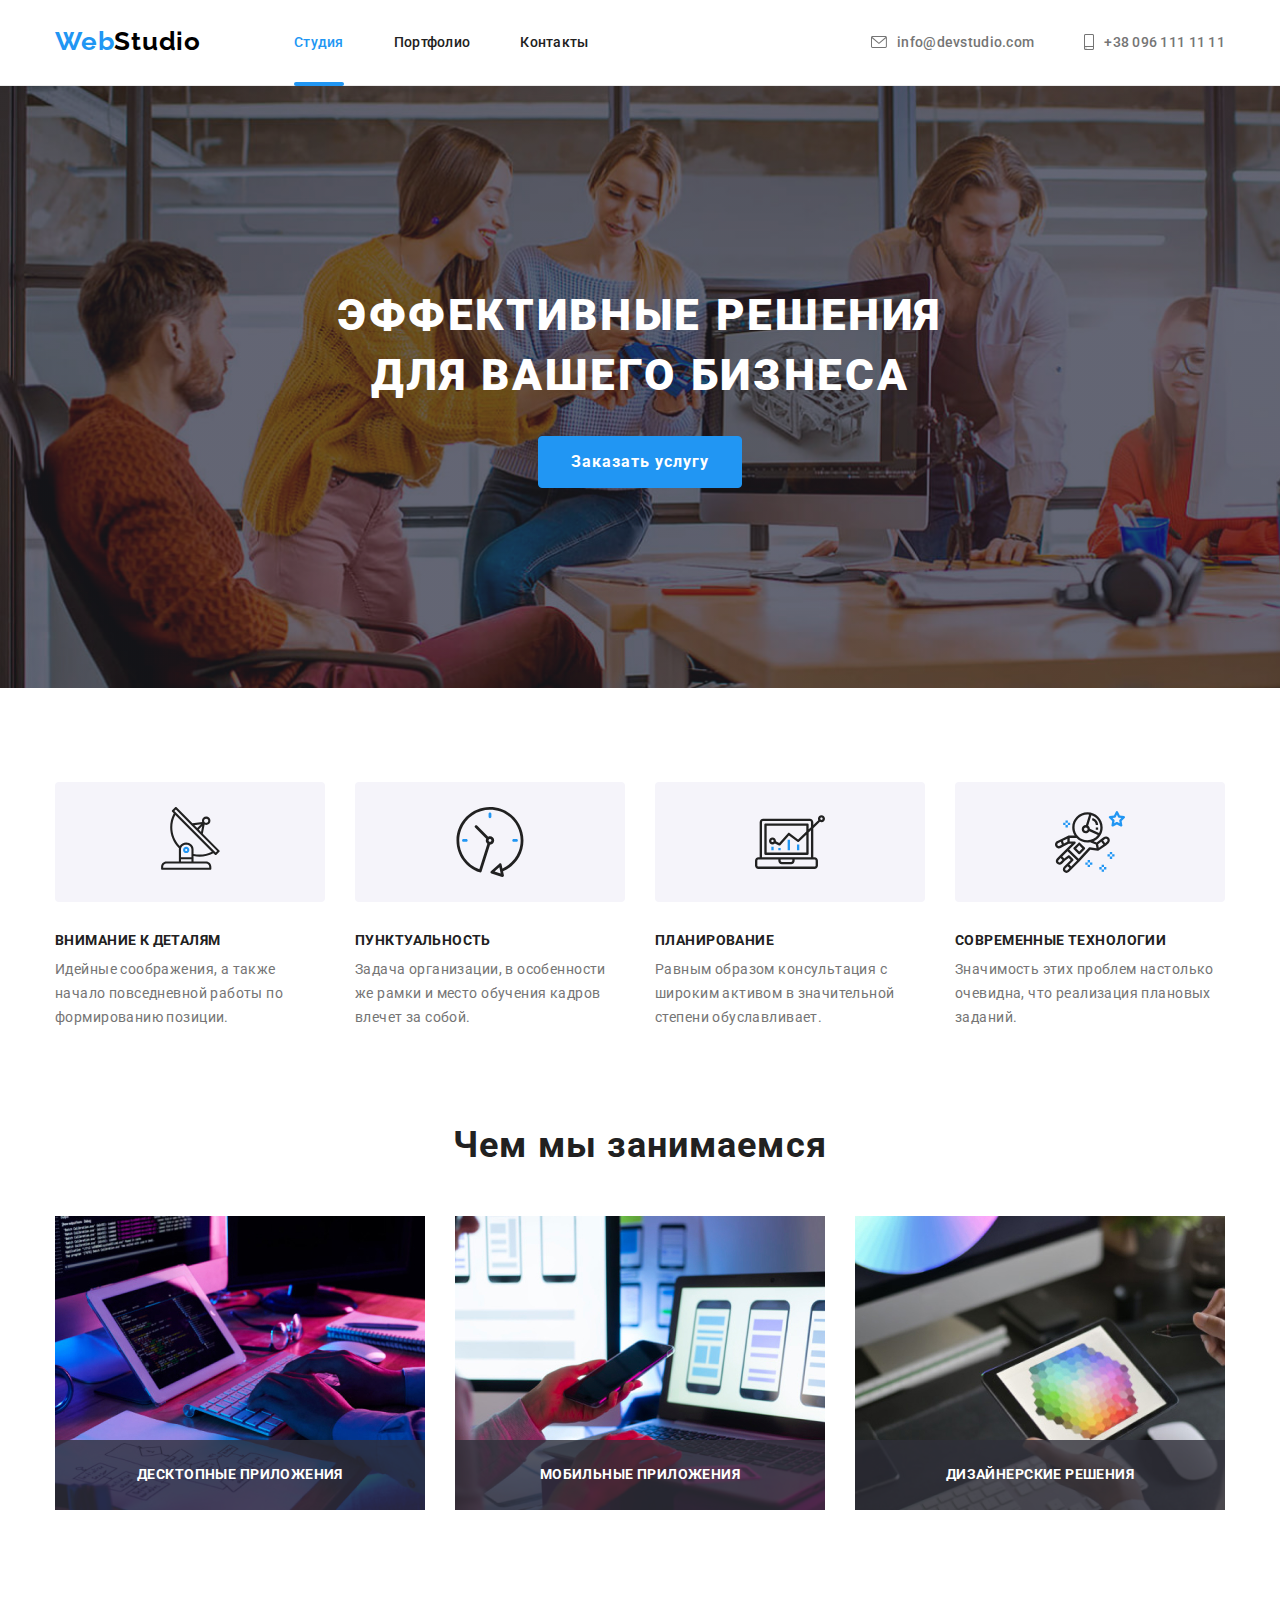
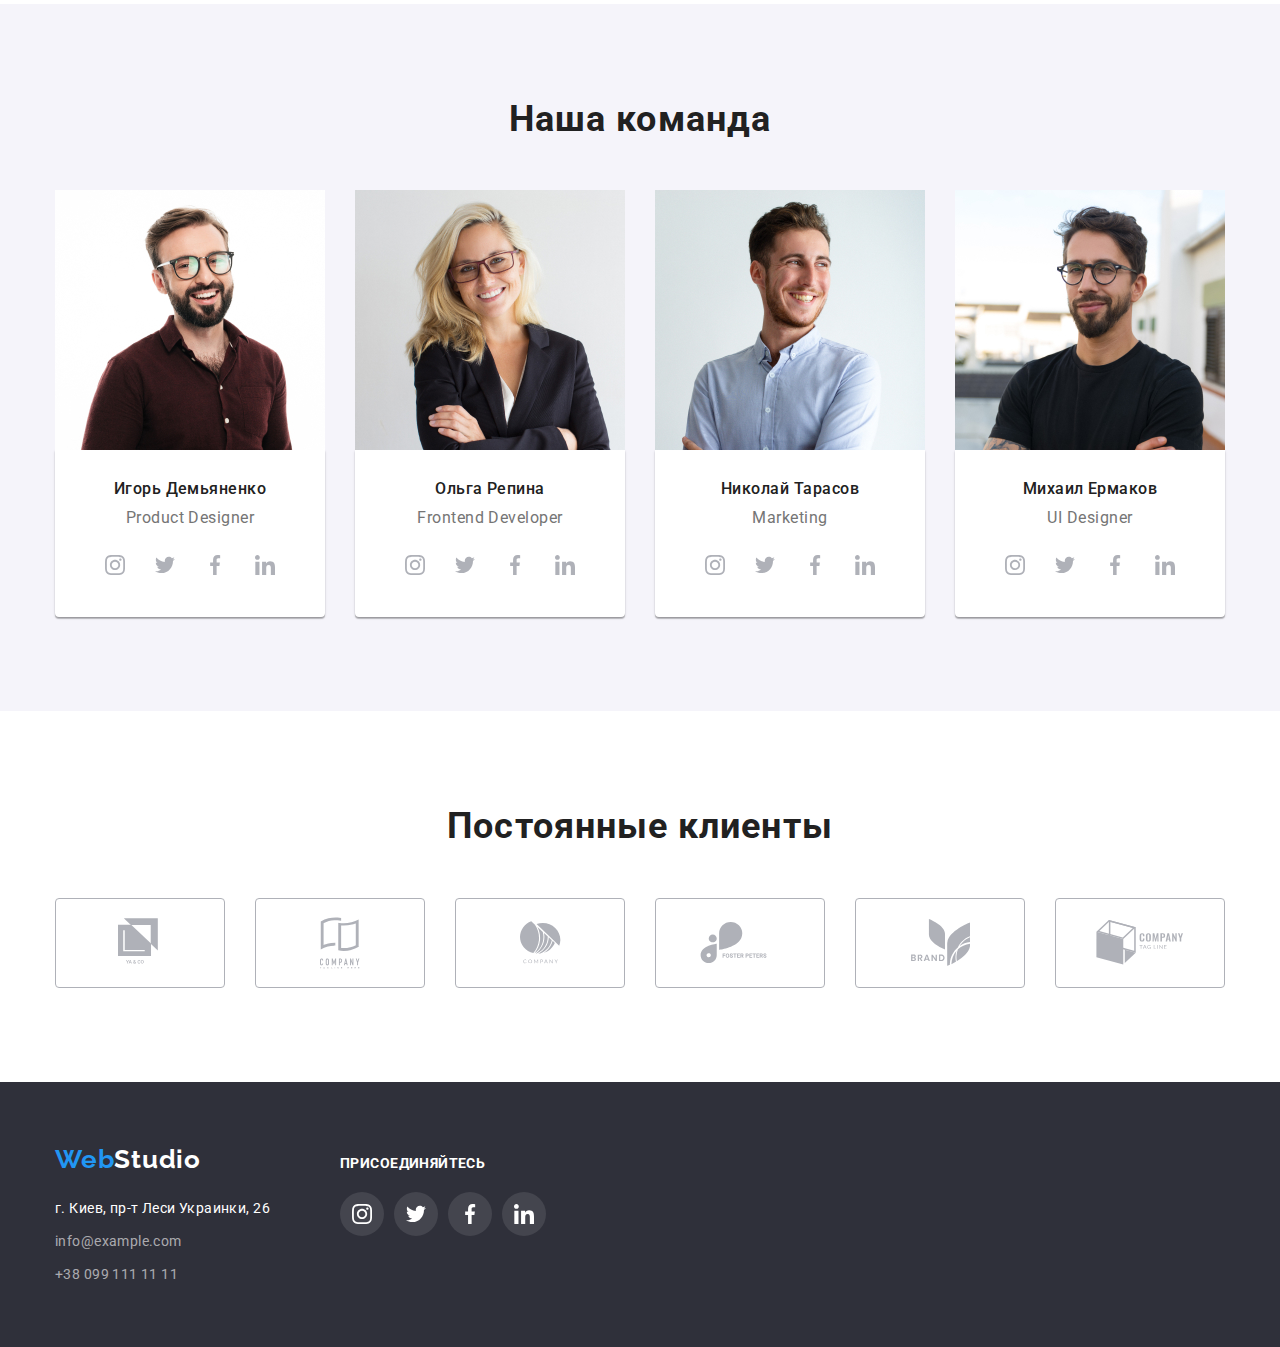
==== index.html @ 4aee7113 "added  animations, overlay, modal window" ====
<!DOCTYPE html>
<html lang="ru">
<head>
    <meta charset="UTF-8">
    <meta http-equiv="X-UA-Compatible" content="IE=edge">
    <meta name="viewport" content="width=device-width, initial-scale=1.0">
    <title>Студия</title>
    <link rel="stylesheet" href="https://cdnjs.cloudflare.com/ajax/libs/modern-normalize/1.0.0/modern-normalize.min.css">
    <link rel="preconnect" href="https://fonts.gstatic.com">
    <link href="https://fonts.googleapis.com/css2?family=Raleway:wght@700&family=Roboto:wght@400;500;700;900&display=swap"
      rel="stylesheet">
    <link rel="stylesheet" href="https://cdnjs.cloudflare.com/ajax/libs/animate.css/4.1.1/animate.min.css" />
    <link rel="stylesheet" href="./css/styles.css">
</head>

<body>

    <!-- HEADER-->

    <header class="header">
        <div class="container">
            <nav class="navigation">
                <a class="logo link animate__zoomIn" href="./index.html">Web<span class="logo-durk-letters">Studio</span></a>
                <ul class="navigation-list list">
                    <li class="navigation-item">
                        <a class="current navigation-link link" href="./index.html">Студия</a>
                    </li>
                    <li class="navigation-item">
                        <a class=" navigation-link link" href="./portfolio.html">Портфолио</a>
                    </li>
                    <li class="navigation-item">
                        <a class="navigation-link link" href="">Контакты</a>
                    </li>
                </ul>
            </nav>
            <ul class="contact-list-header list">
                <li class="contact-list-header-item">
                    <a class="contact-link link" href="mailto=info@devstudio.com">
                        <svg class="contact-icon" width="16" height="12">
                            <use href="./images/sprite.svg#icon-envelope"></use>
                        </svg>info@devstudio.com
                    </a>
                </li>
                <li class="contact-list-header-item">
                    <a class="contact-link link" href="tel:+380961111111">
                        <svg class="contact-icon" width="10" height="16">
                        <use href="./images/sprite.svg#icon-smartphone"></use>
                        </svg>+38 096 111 11 11
                    </a> 
                </li>
            </ul>
        </div>
    </header>

    <main>

        <!-- HERO-->
        
        <section class="hero">
            <div class="container">
                <h1 class="hero-title">Эффективные решения для вашего бизнеса</h1>
                <button class="modal-btn" data-modal-open type="button">Заказать услугу</button>
            </div>
        </section>
        
        <!-- About US -->

        <section class="about">
            <div class="container">
                <h2 class="visually-hidden">О нас</h2>
                <ul class="about-list list">
                    <li class="about-list-item">
                        <div class="about-container-icon">
                            <svg class="about-icon" width="70" height="70">
                                <use href="./images/sprite.svg#icon-antenna"></use>
                            </svg>
                        </div>
                        <h3 class="about-list-title">Внимание к деталям</h3>
                        <p class="about-dscrptn">Идейные соображения, а также начало повседневной работы по формированию позиции.</p>
                    </li>
                    <li class="about-list-item">
                        <div class="about-container-icon">
                            <svg class="about-icon" width="70" height="70">
                                <use href="./images/sprite.svg#icon-clock"></use>
                            </svg>
                        </div>
                        <h3 class="about-list-title">Пунктуальность</h3>
                        <p class="about-dscrptn">Задача организации, в особенности же рамки и место обучения кадров влечет за собой.</p>
                    </li>
                    <li class="about-list-item">
                        <div class="about-container-icon">
                            <svg class="about-icon" width="70" height="70">
                                <use href="./images/sprite.svg#icon-diagram"></use>
                            </svg>
                        </div>
                        <h3 class="about-list-title">Планирование</h3>
                        <p class="about-dscrptn">Равным образом консультация с широким активом в значительной степени обуславливает.</p>
                    </li>
                    <li class="about-list-item">
                        <div class="about-container-icon">
                            <svg class="about-icon" width="70" height="70">
                                <use href="./images/sprite.svg#icon-astronaut"></use>
                            </svg>
                        </div>
                        <h3 class="about-list-title">Современные технологии</h3>
                        <p class="about-dscrptn">Значимость этих проблем настолько очевидна, что реализация плановых заданий.</p>
                    </li>
                </ul>
            </div>
        </section>

        <!--Our occupation-->

        <section class="occupation">
            <div class="container">
                <h2 class="occupation-title">Чем мы занимаемся</h2>
                <ul class="occupation-list list">
                    <li class="occupation-list-item">
                        <img src="./images/img-section-occupation/occupation1.jpg" alt="разработчик занимается версткой" width="370" height="294">
                        <p class="occupation-caption">Десктопные приложения</p>
                    </li>
                    <li class="occupation-list-item">
                        <img src="./images/img-section-occupation/occupation2.jpg" alt="разработчик работает над интерфейсом" width="370" height="294">
                        <p class="occupation-caption">Мобильные приложения</p>
                    </li>
                    <li class="occupation-list-item">
                        <img src="./images/img-section-occupation/occupation3.jpg" alt="разработчик подбирает цветовое решение" width="370" height="294">
                        <p class="occupation-caption">Дизайнерские решения</p>
                    </li>
                </ul>
            </div>
        </section>

        <!--Development team-->

        <section class="development-team">
            <div class="container">
                <h2 class="title-development-team">Наша команда</h2>
                <ul class="development-list list">
                    <li class="development-list-item">
                        <img src="./images/img-section-development-team/product-designer.jpg" alt="фотография дизайнера" width="270" height="260">
                        <div class="development-wrapper">
                            <h3 class="title-team">Игорь Демьяненко</h3>
                            <p class="development-dscrptn" lang="en">Product Designer</p>
                            <ul class="development-list-icon list">
                                <li class="development-item-icon">
                                    <a href="" class="development-list-link link">
                                        <svg class="development-icon" width="20" height="20">
                                            <use href="./images/sprite.svg#icon-instagram"></use>
                                        </svg>
                                    </a>
                                </li>
                                <li class="development-item-icon">
                                    <a href="" class="development-list-link link">
                                        <svg class="development-icon" width="20" height="20">
                                            <use href="./images/sprite.svg#icon-twitter"></use>
                                        </svg>
                                    </a>
                                </li>
                                <li class="development-item-icon">
                                    <a href="" class="development-list-link link">
                                        <svg class="development-icon" width="20" height="20">
                                            <use href="./images/sprite.svg#icon-facebook"></use>
                                        </svg>
                                    </a>
                                </li>
                                <li class="development-item-icon">
                                    <a href="" class="development-list-link link">
                                        <svg class="development-icon" width="20" height="20">
                                            <use href="./images/sprite.svg#icon-linkedin"></use>
                                        </svg>
                                    </a>
                                </li>
                            </ul>
                        </div>
                    </li>
                    <li  class="development-list-item">
                        <img src="./images/img-section-development-team/frontend-developer.jpg" alt="фотография фронтенд разработчика" width="270" height="260">
                        <div class="development-wrapper">
                            <h3 class="title-team">Ольга Репина</h3>
                            <p class="development-dscrptn" lang="en">Frontend Developer</p>
                            <ul class="development-list-icon list">
                                <li class="development-item-icon">
                                    <a href="" class="development-list-link link">
                                        <svg class="development-icon" width="20" height="20">
                                            <use href="./images/sprite.svg#icon-instagram"></use>
                                        </svg>
                                    </a>
                                </li>
                                <li class="development-item-icon">
                                    <a href="" class="development-list-link link">
                                        <svg class="development-icon" width="20" height="20">
                                            <use href="./images/sprite.svg#icon-twitter"></use>
                                        </svg>
                                    </a>
                                </li>
                                <li class="development-item-icon">
                                    <a href="" class="development-list-link link">
                                        <svg class="development-icon" width="20" height="20">
                                            <use href="./images/sprite.svg#icon-facebook"></use>
                                        </svg>
                                    </a>
                                </li>
                                <li class="development-item-icon">
                                    <a href="" class="development-list-link link">
                                        <svg class="development-icon" width="20" height="20">
                                            <use href="./images/sprite.svg#icon-linkedin"></use>
                                        </svg>
                                    </a>
                                </li>
                            </ul>
                        </div>
                    </li>
                    <li  class="development-list-item">
                        <img src="./images/img-section-development-team/marketing.jpg" alt="фотография маркетолога" width="270" height="260">
                        <div class="development-wrapper">
                            <h3 class="title-team">Николай Тарасов</h3>
                            <p class="development-dscrptn" lang="en">Marketing</p>
                            <ul class="development-list-icon list">
                                <li class="development-item-icon">
                                    <a href="" class="development-list-link link">
                                        <svg class="development-icon" width="20" height="20">
                                            <use href="./images/sprite.svg#icon-instagram"></use>
                                        </svg>
                                    </a>
                                </li>
                                <li class="development-item-icon">
                                    <a href="" class="development-list-link link">
                                        <svg class="development-icon" width="20" height="20">
                                            <use href="./images/sprite.svg#icon-twitter"></use>
                                        </svg>
                                    </a>
                                </li>
                                <li class="development-item-icon">
                                    <a href="" class="development-list-link link">
                                        <svg class="development-icon" width="20" height="20">
                                            <use href="./images/sprite.svg#icon-facebook"></use>
                                        </svg>
                                    </a>
                                </li>
                                <li class="development-item-icon">
                                    <a href="" class="development-list-link link">
                                        <svg class="development-icon" width="20" height="20">
                                            <use href="./images/sprite.svg#icon-linkedin"></use>
                                        </svg>
                                    </a>
                                </li>
                            </ul>
                        </div>
                    </li>
                    <li  class="development-list-item">
                        <img src="./images/img-section-development-team/ui-designer.jpg" alt="фотография дизайнера пользовательского интерфейса" width="270" height="260">    
                        <div class="development-wrapper">
                            <h3 class="title-team">Михаил Ермаков</h3>
                            <p class="development-dscrptn" lang="en">UI Designer</p>
                            <ul class="development-list-icon list">
                                <li class="development-item-icon">
                                    <a href="" class="development-list-link link">
                                        <svg class="development-icon" width="20" height="20">
                                            <use href="./images/sprite.svg#icon-instagram"></use>
                                        </svg>
                                    </a>
                                </li>
                                <li class="development-item-icon">
                                    <a href="" class="development-list-link link">
                                        <svg class="development-icon" width="20" height="20">
                                            <use href="./images/sprite.svg#icon-twitter"></use>
                                        </svg>
                                    </a>
                                </li>
                                <li class="development-item-icon">
                                    <a href="" class="development-list-link link">
                                        <svg class="development-icon" width="20" height="20">
                                            <use href="./images/sprite.svg#icon-facebook"></use>
                                        </svg>
                                    </a>
                                </li>
                                <li class="development-item-icon">
                                    <a href="" class="development-list-link link">
                                        <svg class="development-icon" width="20" height="20">
                                            <use href="./images/sprite.svg#icon-linkedin"></use>
                                        </svg>
                                    </a>
                                </li>
                            </ul>
                        </div>
                    </li>
                </ul>
            </div>
        </section>

        <!--Regular customers--> 
        <section class="regular-customers">
            <div class="container">
              <h2 class="title-regular-customers">Постоянные клиенты</h2>
                <ul class="customers-list list">
                    <li class="customers-list-item">
                        <a href="" class="customers-list-link link">
                            <svg class="customers-icon" width="44" height="49">
                                <use href="./images/sprite.svg#icon-logo-square"></use>
                            </svg>
                        </a>
                    </li>
                    <li class="customers-list-item">
                        <a href="" class="customers-list-link link">
                            <svg class="customers-icon" width="40" height="52">
                                <use href="./images/sprite.svg#icon-logo-window"></use>
                            </svg>
                        </a>
                    </li>
                    <li class="customers-list-item">
                        <a href="" class="customers-list-link link">
                            <svg class="customers-icon" width="41" height="43">
                                <use href="./images/sprite.svg#icon-logo-orange"></use>
                            </svg>
                        </a>
                    </li>
                    <li class="customers-list-item">
                        <a href="" class="customers-list-link link">
                            <svg class="customers-icon" width="80" height="42">
                                <use href="./images/sprite.svg#icon-logo-location"></use>
                            </svg>
                        </a>
                    </li>
                    <li class="customers-list-item">
                        <a href="" class="customers-list-link link">
                            <svg class="customers-icon" width="59" height="47">
                                <use href="./images/sprite.svg#icon-logo-leaves"></use>
                            </svg>
                        </a>
                    </li>
                    <li class="customers-list-item">
                        <a href="" class="customers-list-link link">
                            <svg class="customers-icon" width="88" height="45">
                                <use href="./images/sprite.svg#icon-logo-cube"></use>
                            </svg>
                        </a>
                    </li>
                </ul>

            </div>

        </section>
    </main>

    <!-- FOOTER-->
    
    <footer class="footer">
        <div class="main-footer-container container">
            <div class="container-footer-address">
                <a class="logo-footer link" href="./index.html">Web<span class="logo-light-letters">Studio</span></a>
                <address class="address">
                    <ul class="contact-list list">
                        <li class="contact-list-item">
                            <a class="contact-list-link contact-list-link-address link" href="https://goo.gl/maps/tsdU5EEPxmvVZAaJ6"
                                target="_blank" rel="noopener noreferrer">г. Киев,
                                пр-т Леси Украинки, 26
                            </a>
                        </li>
                        <li class="contact-list-item">
                            <a class="contact-list-link link" href="mailto:info@example.com" lang="en">info@example.com</a>
                        </li>
                        <li class="contact-list-item">
                            <a class="contact-list-link link" href="tel:+380991111111">+38 099 111 11 11</a>
                        </li>
                    </ul>
                </address>
            </div>
            <div class="container-footer-icons">
                <b>Присоединяйтесь</b>
                <ul class="footer-list-icon list">
                    <li class="footer-item-icon">
                        <a href="" class="footer-list-link link">
                            <svg class="footer-icon" width="20" height="20">
                                <use href="./images/sprite.svg#icon-instagram"></use>
                            </svg>
                        </a>
                    </li>
                    <li class="footer-item-icon">
                        <a href="" class="footer-list-link link">
                            <svg class="footer-icon" width="20" height="20">
                                <use href="./images/sprite.svg#icon-twitter"></use>
                            </svg>
                        </a>
                    </li>
                    <li class="footer-item-icon">
                        <a href="" class="footer-list-link link">
                            <svg class="footer-icon" width="20" height="20">
                                <use href="./images/sprite.svg#icon-facebook"></use>
                            </svg>
                        </a>
                    </li>
                    <li class="footer-item-icon">
                        <a href="" class="footer-list-link link">
                            <svg class="footer-icon" width="20" height="20">
                                <use href="./images/sprite.svg#icon-linkedin"></use>
                            </svg>
                        </a>
                    </li>
                </ul>
            </div>
            
        </div>
    </footer>

    <!-- END FOOTER -->

    <!-- MODAL WINDOW -->

    <div class="backdrop is-hidden" data-modal>
        <div class="modal">
            <button type="button" class="modal-close-btn" data-modal-close>
                <svg class="modal-btn-icon" width="11" height="11">
                    <use href="./images/sprite.svg#icon-close-modal"></use>
                </svg>
            </button>
        </div>
    </div>

    <script src="./js/modal.js"></script>

</body>

</html>
---- css/styles.css ----
:root {
  --main-font: 'Roboto', sans-serif;
  --secondary-font: 'Raleway', sans-serif;
  --accent-color: #2196f3;
  --main-color: #757575;
  --second-color: #212121;
  --main-lite-color: #ffffff;
  --main-dark-color: #000000;
  --transparant-color: rgba(255, 255, 255, 0.6);
  --bckg-button-color: #188ce8;
  --bckg-btn-color: #f5f4fa;
  --background-section-footer: #2f303a;
  --border-color: #eeeeee;
  --border-header: #ececec;
  --icon-main-color: #afb1b8;
  --background-hero-color: #c4c4c4;
}

body {
  font-family: var(--main-font), var(--secondary-font);
  color: var(--main-color);
}

h1,
h2,
h3,
h4,
p {
  margin: 0;
}

ul,
ol {
  margin: 0;
  padding: 0;
}

img {
  display: block;
  max-width: 100%;
  height: auto;
}

.link {
  text-decoration: none;
}

.list {
  list-style: none;
}

.address {
  font-style: normal;
}

.container {
  width: 1200px;
  margin: 0 auto;
  padding-left: 15px;
  padding-right: 15px;
}

/* ============= COMPONENTS ============= */

.visually-hidden {
  position: absolute !important;
  clip: rect(1px 1px 1px 1px); /* IE6, IE7 */
  clip: rect(1px, 1px, 1px, 1px);
  padding: 0 !important;
  border: 0 !important;
  height: 1px !important;
  width: 1px !important;
  overflow: hidden;
}

/* ============= END COMPONENTS ============= */

/* ============= HEADER ============= */

.header {
  border-bottom: 1px solid var(--border-header);
}

.header > .container {
  display: flex;
  align-items: center;
  justify-content: space-between;
}

.navigation,
.navigation-list,
.contact-list-header {
  display: flex;
  align-items: center;
}

.navigation-item:not(:last-child),
.contact-list-header-item:not(:last-child) {
  margin-right: 50px;
}

.logo {
  font-family: var(--secondary-font);
  font-weight: 700;
  font-size: 26px;
  line-height: 1.38;
  letter-spacing: 0.03em;
  color: var(--accent-color);
  display: inline-block;
  margin-right: 93px;
  padding-top: 24px;
  padding-bottom: 25px;
  animation-duration: 1000ms;
}

.logo-durk-letters {
  color: var(--main-dark-color);
}

.navigation-link {
  font-weight: 500;
  font-size: 14px;
  line-height: 1.17;
  letter-spacing: 0.02em;
  color: var(--second-color);
  display: block;
  padding-top: 32px;
  padding-bottom: 32px;
  transition: color 250ms cubic-bezier(0.4, 0, 0.2, 1);
}

.contact-icon {
  fill: var(--main-color);
  margin-right: 10px;
  transition: fill 250ms cubic-bezier(0.4, 0, 0.2, 1);
}

.contact-link:hover > .contact-icon,
.contact-link:focus > .contact-icon,
.contact-link:hover,
.contact-link:focus {
  color: var(--accent-color);
  fill: var(--accent-color);
}

.contact-link {
  font-weight: 500;
  font-size: 14px;
  line-height: 1.17;
  letter-spacing: 0.02em;
  color: var(--main-color);
  display: flex;
  align-items: center;
  padding-top: 32px;
  padding-bottom: 32px;
  transition: color 250ms cubic-bezier(0.4, 0, 0.2, 1);
}

.current,
.navigation-link:hover,
.navigation-link:focus {
  color: var(--accent-color);
}

.navigation-item {
  position: relative;
}

.current::after {
  content: '';
  position: absolute;
  bottom: -3px;
  left: 0;
  width: 100%;
  height: 4px;
  background-color: var(--accent-color);
  border-radius: 2px;
}

/* ============= END HEADER ============= */

/* ============= HERO  ============= */
.modal-btn {
  font-family: inherit;
  min-width: 200px;
  font-weight: 700;
  font-size: 16px;
  line-height: 1.88;
  text-align: center;
  letter-spacing: 0.06em;
  cursor: pointer;
  color: var(--main-lite-color);
  background-color: var(--accent-color);
  border: 1px solid var(--accent-color);
  border-radius: 4px;
  padding: 10px 32px;
  transition: background-color 250ms cubic-bezier(0.4, 0, 0.2, 1),
    box-shadow 250ms cubic-bezier(0.4, 0, 0.2, 1);
}

.modal-btn:hover,
.modal-btn:focus,
.modal-btn:active {
  background-color: var(bckg-button-color);
  box-shadow: 0px 4px 4px rgba(0, 0, 0, 0.15);
}

.hero {
  padding-top: 200px;
  padding-bottom: 200px;
  text-align: center;
  background-color: var(--background-hero-color);
  background-image: linear-gradient(
      rgba(47, 48, 58, 0.4),
      rgba(47, 48, 58, 0.4)
    ),
    url('../images/hero/bg.jpg');
  background-repeat: no-repeat;
  background-size: cover;
}

.hero-title {
  font-weight: 900;
  font-size: 44px;
  line-height: 1.36;
  text-align: center;
  letter-spacing: 0.06em;
  text-transform: uppercase;
  color: var(--main-lite-color);
  width: 696px;
  margin: 0 auto 30px;
}
/* ============= END HERO  ============= */

/* ============= About US  ============= */

.about {
  padding-top: 94px;
  padding-bottom: 94px;
}

.about-dscrptn {
  font-size: 14px;
  line-height: 1.71;
  letter-spacing: 0.03em;
}

.about-list-title {
  text-transform: uppercase;
  font-weight: 700;
  font-size: 14px;
  line-height: 1.17;
  letter-spacing: 0.03em;
  color: var(--second-color);
  margin-bottom: 10px;
}

.about-list {
  display: flex;
  flex-wrap: wrap;
  margin-left: -30px;
  margin-top: -30px;
}

.about-list-item {
  flex-basis: calc(100% / 4 - 30px);
  margin-left: 30px;
  margin-top: 30px;
}

.about-container-icon {
  display: flex;
  align-items: center;
  justify-content: center;
  width: 270px;
  height: 120px;
  background: var(--bckg-btn-color);
  border-radius: 4px;
  margin-bottom: 30px;
}

/* ============= END About US  ============= */

/* ============= Our occupation  ============= */
.occupation {
  padding-bottom: 94px;
}

.occupation-title {
  font-weight: 700;
  font-size: 36px;
  line-height: 1.17;
  text-align: center;
  letter-spacing: 0.03em;
  color: var(--second-color);
  margin-bottom: 50px;
}

.occupation-list {
  display: flex;
  flex-wrap: wrap;
  margin-left: -30px;
  margin-top: -30px;
}

.occupation-list-item {
  position: relative;
  flex-basis: calc(100% / 3 - 30px);
  margin-left: 30px;
  margin-top: 30px;
}

.occupation-caption {
  position: absolute;
  bottom: 0;
  right: 0;
  padding-top: 27px;
  padding-bottom: 27px;
  width: 100%;
  font-weight: 700;
  font-size: 14px;
  line-height: 1.14;
  text-align: center;
  letter-spacing: 0.03em;
  text-transform: uppercase;
  color: var(--main-lite-color);
  background: rgba(47, 48, 58, 0.8);
}

/* ============= END Our occupation  ============= */

/* ============= Development team ============= */
.development-team {
  background-color: var(--bckg-btn-color);
  padding-top: 94px;
  padding-bottom: 94px;
}

.title-development-team {
  font-weight: 700;
  font-size: 36px;
  line-height: 1.17;
  text-align: center;
  letter-spacing: 0.03em;
  color: var(--second-color);
  margin-bottom: 50px;
}

.title-team {
  font-weight: 500;
  font-size: 16px;
  line-height: 1.17;
  letter-spacing: 0.03em;
  color: var(--second-color);
}

.development-dscrptn {
  font-size: 16px;
  line-height: 1.17;
  letter-spacing: 0.03em;
  margin-top: 10px;
}

.development-list {
  display: flex;
  flex-wrap: wrap;
  margin-left: -30px;
  margin-top: -30px;
  text-align: center;
}

.development-list-item {
  flex-basis: calc(100% / 4 - 30px);
  margin-left: 30px;
  margin-top: 30px;
}

.development-wrapper {
  padding: 30px 32px;
  background: var(--main-lite-color);
  box-shadow: 0px 1px 3px rgba(0, 0, 0, 0.12), 0px 1px 1px rgba(0, 0, 0, 0.14),
    0px 2px 1px rgba(0, 0, 0, 0.2);
  border-radius: 0px 0px 4px 4px;
}

.development-list-link {
  display: flex;
  justify-content: center;
  align-items: center;
  width: 44px;
  height: 44px;
  border-radius: 50%;
  background-color: var(--main-lite-color);
  transition: background-color 250ms cubic-bezier(0.4, 0, 0.2, 1);
}

.development-list-icon {
  display: flex;
  justify-content: space-evenly;
  align-items: center;
  margin-top: 16px;
}

.development-icon {
  color: var(--icon-main-color);
  fill: currentColor;
  transition: fill 250ms cubic-bezier(0.4, 0, 0.2, 1);
}

.development-list-link:hover > .development-icon,
.development-list-link:focus > .development-icon,
.development-list-link:hover,
.development-list-link:focus {
  background-color: var(--accent-color);
  fill: var(--main-lite-color);
}

/* ============= END Development team  ============= */

/* ============= Regular customers ============= */

.title-regular-customers {
  font-weight: 700;
  font-size: 36px;
  line-height: 1.17;
  text-align: center;
  letter-spacing: 0.03em;
  color: var(--second-color);
  margin-bottom: 50px;
}

.regular-customers {
  padding-top: 94px;
  padding-bottom: 94px;
}

.customers-list {
  display: flex;
  justify-content: space-between;
}

.customers-list-link {
  display: flex;
  align-items: center;
  justify-content: center;
  width: 170px;
  height: 90px;
  border: 1px solid var(--icon-main-color);
  border-radius: 4px;
  transition: border-color 250ms cubic-bezier(0.4, 0, 0.2, 1);
}

.customers-icon {
  display: flex;
  justify-content: center;
  align-items: center;
  color: var(--icon-main-color);
  fill: currentColor;
  transition: fill 250ms cubic-bezier(0.4, 0, 0.2, 1);
}

.customers-list-link:hover > .customers-icon,
.customers-list-link:focus > .customers-icon,
.customers-list-link:hover,
.customers-list-link:focus {
  fill: var(--accent-color);
  border-color: var(--accent-color);
}

/* ============= END Regular customers ============= */

/* ============= PORTFOLIO  ============= */
/* ============= single section ============= */

.portfolio-btn {
  font-family: inherit;
  border: 1px solid var(--bckg-btn-color);
  font-weight: 500;
  font-size: 16px;
  line-height: 1.62;
  letter-spacing: 0.03em;
  padding: 6px 22px;
  cursor: pointer;
  color: var(--second-color);
  background: var(--bckg-btn-color);
  border-radius: 4px;
  transition: background-color 250ms cubic-bezier(0.4, 0, 0.2, 1),
    color 250ms cubic-bezier(0.4, 0, 0.2, 1),
    box-shadow 250ms cubic-bezier(0.4, 0, 0.2, 1),
    border 250ms cubic-bezier(0.4, 0, 0.2, 1);
}

.portfolio-btn:hover,
.portfolio-btn:focus {
  background-color: var(--accent-color);
  color: var(--main-lite-color);
  box-shadow: 0px 3px 1px rgba(0, 0, 0, 0.1), 0px 1px 2px rgba(0, 0, 0, 0.08),
    0px 2px 2px rgba(0, 0, 0, 0.12);
  border: 1px solid var(--accent-color);
  outline: none;
}

.portfolio-btn-list {
  display: flex;
  flex-wrap: wrap;
  justify-content: center;
  margin-bottom: 50px;
}

.portfolio-btn-list-item:not(:last-child) {
  margin-right: 8px;
}

.title-link {
  font-weight: 700;
  font-size: 18px;
  line-height: 2;
  letter-spacing: 0.06em;
  color: var(--second-color);
}

.description {
  font-size: 16px;
  line-height: 1.88;
  letter-spacing: 0.03em;
  color: var(--main-color);
}

.portfolio-cards-list {
  display: flex;
  flex-wrap: wrap;
  margin-left: -30px;
  margin-top: -30px;
}

.portfolio-cards-list-item {
  flex-basis: calc(100% / 3 - 30px);
  margin-left: 30px;
  margin-top: 30px;
}

.portfolio-cards-list-wrapper {
  padding: 20px 24px;
  border: 1px solid var(--border-color);
  box-sizing: border-box;
}

.description {
  margin-top: 4px;
}

.portfolio {
  padding-top: 94px;
  padding-bottom: 94px;
}

.portfolio-list-link {
  display: block;
  transition: box-shadow 250ms cubic-bezier(0.4, 0, 0.2, 1);
}

.portfolio-list-link:hover,
.portfolio-list-link:focus {
  box-shadow: 0px 1px 1px rgba(0, 0, 0, 0.12), 0px 4px 4px rgba(0, 0, 0, 0.06),
    1px 4px 6px rgba(0, 0, 0, 0.16);
}

.currently {
  background-color: var(--accent-color);
  color: var(--main-lite-color);
}

.portfolio-overlay-wrapper {
  position: relative;
  overflow: hidden;
}

.overlay {
  position: absolute;
  top: 0;
  left: 0;
  padding: 63px 24px;
  height: 100%;
  font-size: 18px;
  line-height: 1.56;
  letter-spacing: 0.03em;
  color: var(--main-lite-color);
  background: rgba(33, 150, 243, 0.9);
  transform: translateY(100%);
  transition: transform 250ms cubic-bezier(0.4, 0, 0.2, 1);
}

.portfolio-list-link:hover .overlay,
.portfolio-list-link:focus .overlay {
  transform: translateY(0%);
}

/* ============= END PORTFOLIO  ============= */

/* ============= FOOTER CONTACT INFORMATION ============= */

footer {
  background: var(--background-section-footer);
  padding-top: 60px;
  padding-bottom: 60px;
}

.logo-footer {
  font-family: var(--secondary-font);
  font-weight: 700;
  font-size: 26px;
  line-height: 1.38;
  letter-spacing: 0.03em;
  color: var(--accent-color);
  display: inline-block;
  margin-bottom: 20px;
}

.contact-list-link {
  display: block;
  font-size: 14px;
  line-height: 1.71;
  letter-spacing: 0.03em;
  color: var(--transparant-color);
  transition: color 250ms cubic-bezier(0.4, 0, 0.2, 1);
}

.contact-list-link:hover,
.contact-list-link:focus {
  color: var(--accent-color);
}

.contact-list-item:not(:first-child) {
  margin-top: 9px;
}

.main-footer-container {
  display: flex;
  align-items: baseline;
}

.container-footer-address {
  display: block;
  margin-right: 70px;
}

b {
  font-weight: 700;
  font-size: 14px;
  line-height: 16px;
  letter-spacing: 0.03em;
  text-transform: uppercase;
  color: var(--main-lite-color);
}

.container-footer-icons {
  box-sizing: border-box;
  display: block;
  min-width: 206px;
}

.footer-item-icon:not(:last-child) {
  margin-right: 10px;
}

.footer-list-icon {
  display: flex;
  justify-content: space-between;
  align-items: center;
  margin-top: 20px;
}

.footer-icon,
.contact-list-link-address,
.logo-light-letters {
  color: var(--main-lite-color);
  fill: currentColor;
  transition: fill 250ms cubic-bezier(0.4, 0, 0.2, 1),
    color 250ms cubic-bezier(0.4, 0, 0.2, 1);
}

.footer-list-link {
  display: flex;
  justify-content: center;
  align-items: center;
  width: 44px;
  height: 44px;
  border-radius: 50%;
  background-color: rgba(255, 255, 255, 0.1);
  transition: background-color 250ms cubic-bezier(0.4, 0, 0.2, 1);
}

.footer-list-link:hover,
.footer-list-link:focus,
.footer-list-link:hover > .footer-icon,
.footer-list-link:focus > .footer-icon {
  background-color: var(--accent-color);
  fill: var(--main-lite-color);
}
/* ============= END FOOTER CONTACT INFORMATION ============= */

/* ============= MODAL WINDOW ============= */

.backdrop {
  position: fixed;
  top: 0;
  left: 0;
  width: 100vw;
  height: 100vh;
  background-color: rgba(0, 0, 0, 0.2);
  transition: all 250ms cubic-bezier(0.4, 0, 0.2, 1);
}

.modal {
  position: absolute;
  top: 50%;
  left: 50%;
  transform: translate(-50%, -50%);
  width: 528px;
  height: 580px;
  background-color: var(--main-lite-color);
  box-shadow: 0px 1px 3px rgba(0, 0, 0, 0.12), 0px 1px 1px rgba(0, 0, 0, 0.14),
    0px 2px 1px rgba(0, 0, 0, 0.2);
  border-radius: 4px;
}

.modal-close-btn {
  position: absolute;
  top: 8px;
  right: 8px;
  width: 30px;
  height: 30px;

  background: var(--main-lite-color);
  border: 1px solid rgba(0, 0, 0, 0.1);
  border-radius: 50%;
  cursor: pointer;
}

.modal-btn-icon {
  transition: fill 250ms cubic-bezier(0.4, 0, 0.2, 1);
}

.modal-close-btn:hover .modal-btn-icon,
.modal-close-btn:focus .modal-btn-icon {
  fill: var(--accent-color);
}

.is-hidden {
  opacity: 0;
  visibility: hidden;
  pointer-events: none;
}

/* ============= END MODAL WINDOW ============= */
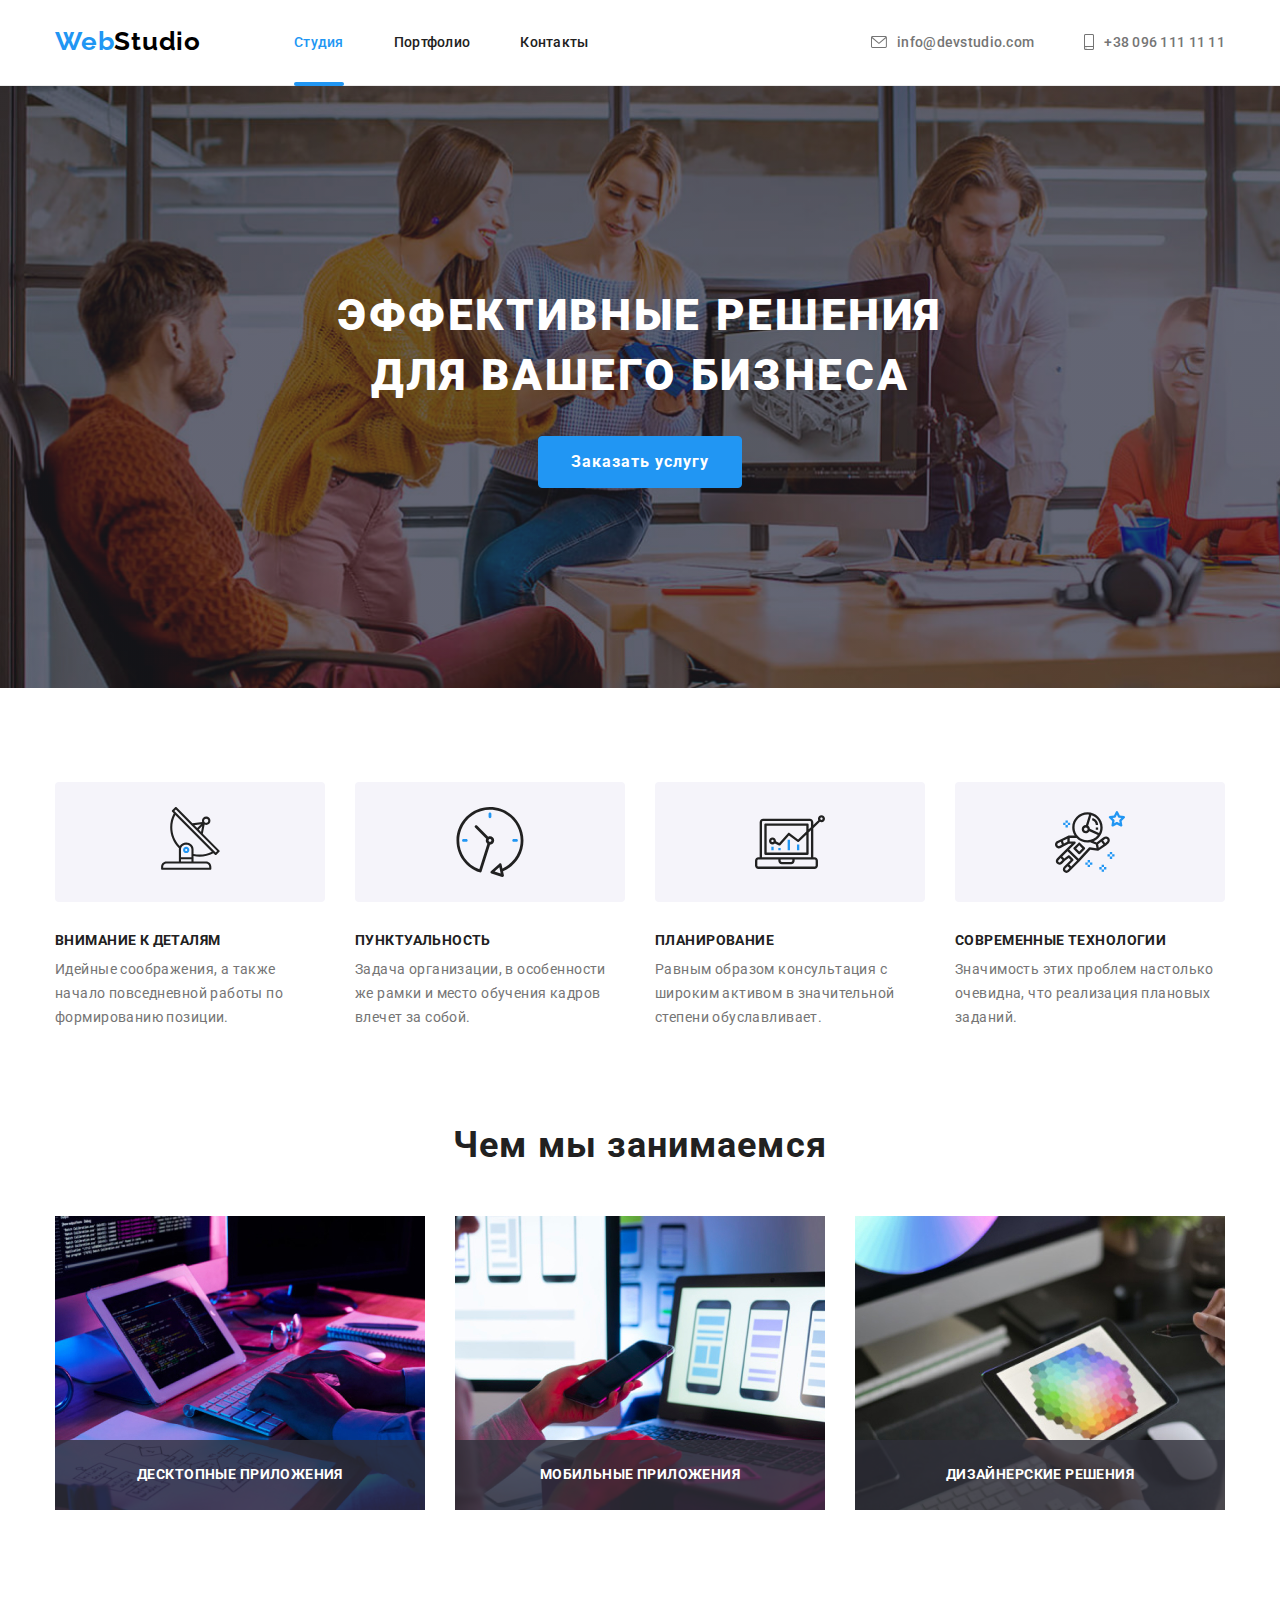
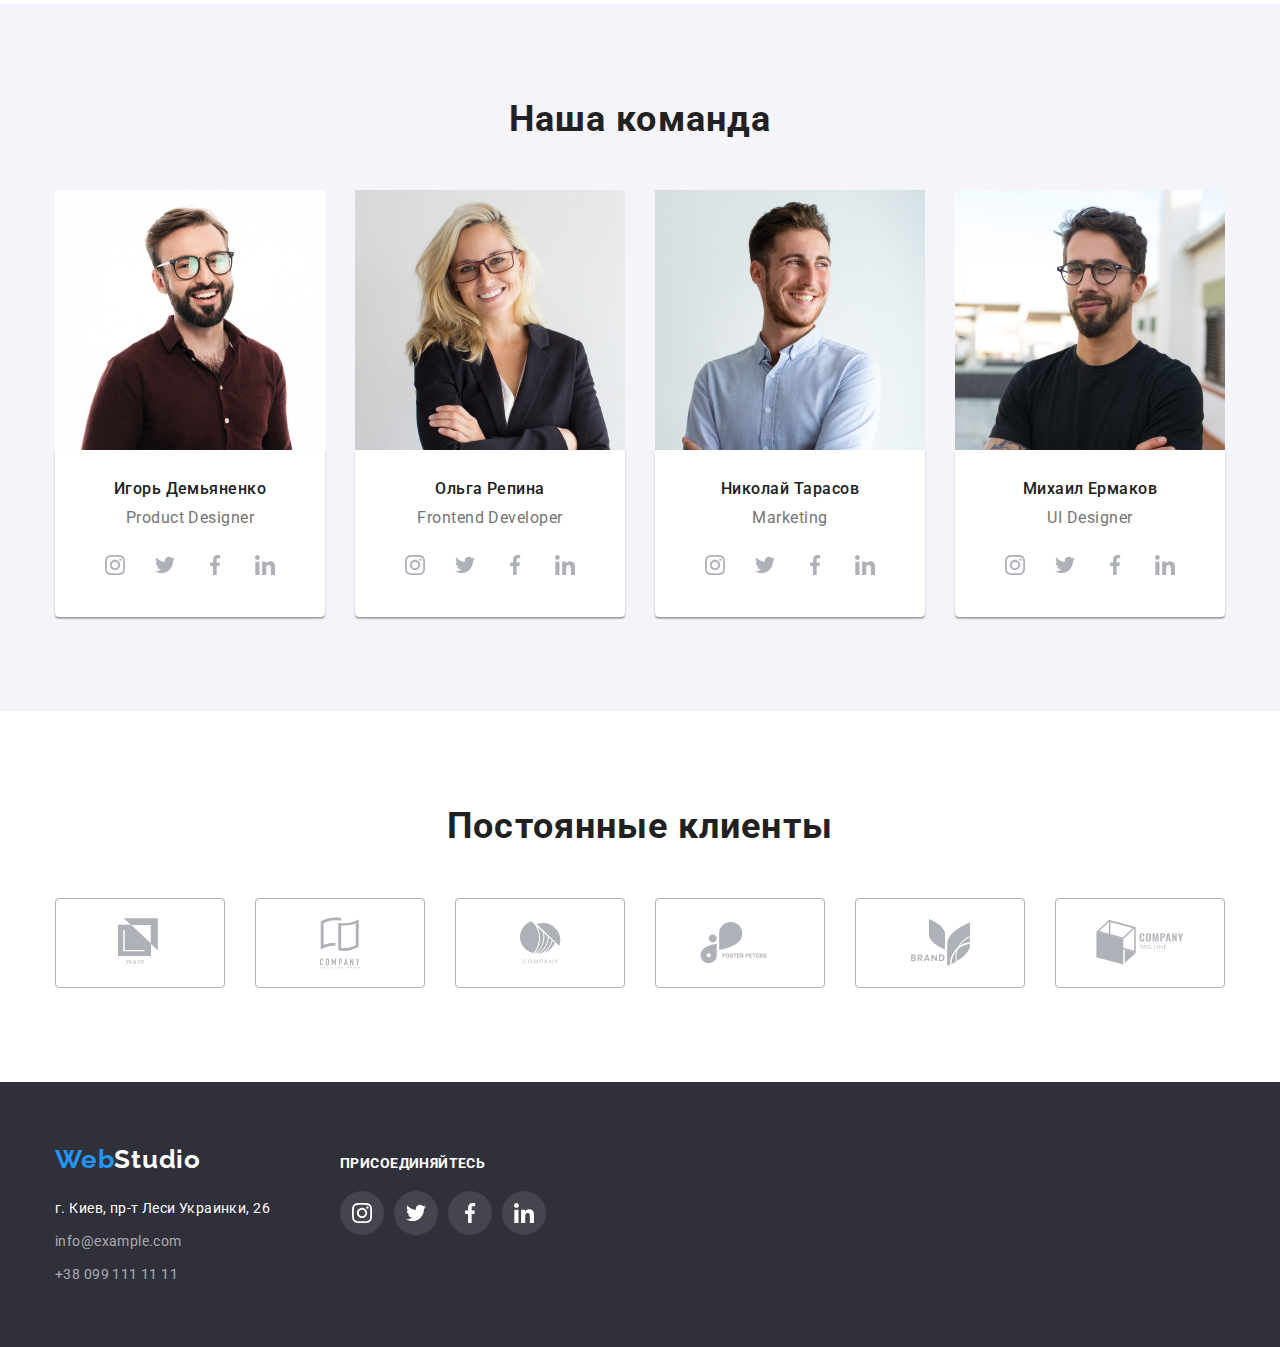
==== commit 80c175a6: "fixed social links, join, transition: all, delet padding" ====
--- a/index.html
+++ b/index.html
@@ -367,7 +367,7 @@
                 </address>
             </div>
             <div class="container-footer-icons">
-                <b>Присоединяйтесь</b>
+                <p class="join">Присоединяйтесь</p>
                 <ul class="footer-list-icon list">
                     <li class="footer-item-icon">
                         <a href="" class="footer-list-link link">
--- a/css/styles.css
+++ b/css/styles.css
@@ -314,8 +314,12 @@
   position: absolute;
   bottom: 0;
   right: 0;
-  padding-top: 27px;
-  padding-bottom: 27px;
+  /*padding-top: 27px;
+  padding-bottom: 27px;*/
+  display: flex;
+  align-items: center;
+  justify-content: center;
+  height: 70px;
   width: 100%;
   font-weight: 700;
   font-size: 14px;
@@ -408,11 +412,13 @@
 }
 
 .development-list-link:hover > .development-icon,
-.development-list-link:focus > .development-icon,
+.development-list-link:focus > .development-icon {
+  fill: var(--main-lite-color);
+}
+
 .development-list-link:hover,
 .development-list-link:focus {
   background-color: var(--accent-color);
-  fill: var(--main-lite-color);
 }
 
 /* ============= END Development team  ============= */
@@ -644,7 +650,7 @@
   margin-right: 70px;
 }
 
-b {
+.join {
   font-weight: 700;
   font-size: 14px;
   line-height: 16px;
@@ -691,12 +697,15 @@
 }
 
 .footer-list-link:hover,
-.footer-list-link:focus,
+.footer-list-link:focus {
+  background-color: var(--accent-color);
+}
+
 .footer-list-link:hover > .footer-icon,
 .footer-list-link:focus > .footer-icon {
-  background-color: var(--accent-color);
   fill: var(--main-lite-color);
 }
+
 /* ============= END FOOTER CONTACT INFORMATION ============= */
 
 /* ============= MODAL WINDOW ============= */
@@ -708,7 +717,8 @@
   width: 100vw;
   height: 100vh;
   background-color: rgba(0, 0, 0, 0.2);
-  transition: all 250ms cubic-bezier(0.4, 0, 0.2, 1);
+  transition: opacity 250ms cubic-bezier(0.4, 0, 0.2, 1),
+    visibility 250ms cubic-bezier(0.4, 0, 0.2, 1);
 }
 
 .modal {
@@ -730,7 +740,6 @@
   right: 8px;
   width: 30px;
   height: 30px;
-
   background: var(--main-lite-color);
   border: 1px solid rgba(0, 0, 0, 0.1);
   border-radius: 50%;
